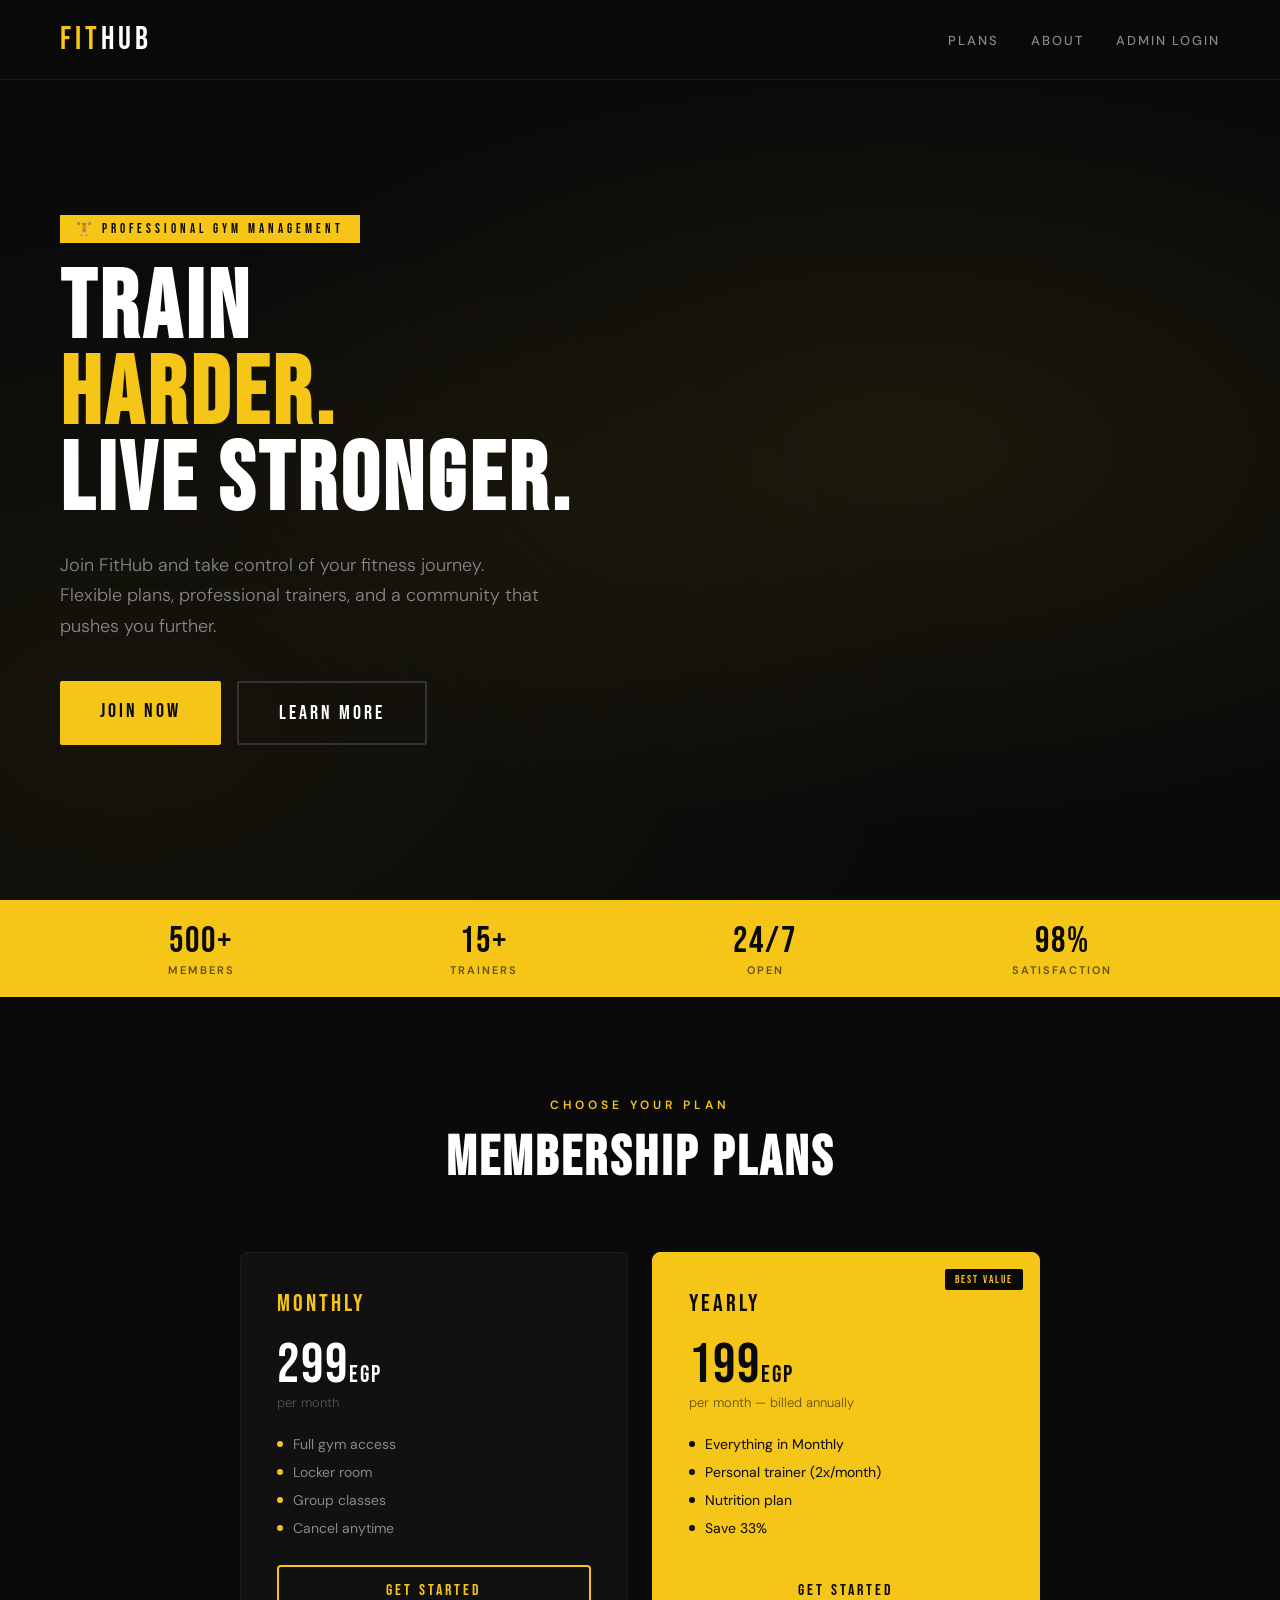
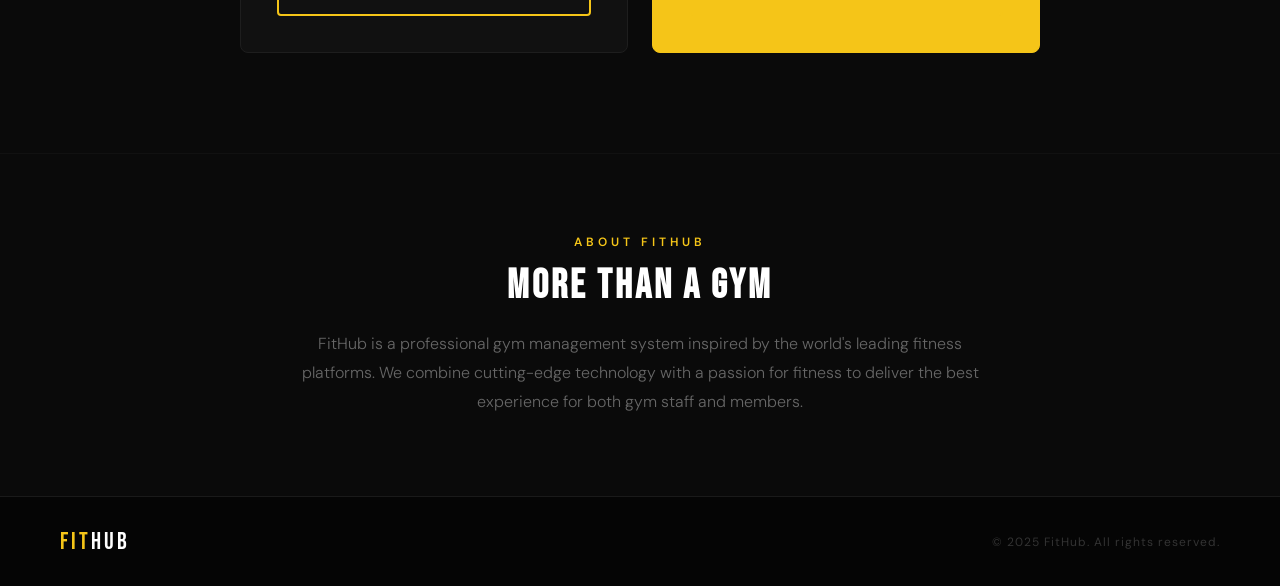
==== app/frontend/pages/index.html @ 42b70c00 "fix: stabilize project and CI" ====
<!DOCTYPE html>
<html lang="en">
<head>
  <meta charset="UTF-8"/>
  <meta name="viewport" content="width=device-width, initial-scale=1.0"/>
  <title>FitHub — Train Hard. Live Strong.</title>
  <link href="https://fonts.googleapis.com/css2?family=Bebas+Neue&family=DM+Sans:wght@300;400;500;600&display=swap" rel="stylesheet"/>
  <link rel="stylesheet" href="../css/global.css"/>
  <link rel="stylesheet" href="../css/portal.css"/>
</head>
<body>

  <!-- Navbar -->
  <nav class="navbar">
    <div class="nav-logo">Fit<span>Hub</span></div>
    <ul class="nav-links">
      <li><a href="#plans">Plans</a></li>
      <li><a href="#about">About</a></li>
      <li><a href="login.html">Admin Login</a></li>
    </ul>
  </nav>

  <!-- Hero -->
  <section class="hero">
    <div class="hero-content">
      <div class="hero-tag">🏋️ Professional Gym Management</div>
      <h1 class="hero-title">
        TRAIN<br/>
        <span class="accent">HARDER.</span><br/>
        LIVE STRONGER.
      </h1>
      <p class="hero-desc">
        Join FitHub and take control of your fitness journey.
        Flexible plans, professional trainers, and a community that pushes you further.
      </p>
      <div class="hero-actions">
        <a href="#plans" class="btn-join">JOIN NOW</a>
        <a href="#about" class="btn-ghost">LEARN MORE</a>
      </div>
    </div>
  </section>

  <!-- Stats Bar -->
  <div class="stats-bar">
    <div class="stat">
      <div class="stat-num">500+</div>
      <div class="stat-lbl">Members</div>
    </div>
    <div class="stat">
      <div class="stat-num">15+</div>
      <div class="stat-lbl">Trainers</div>
    </div>
    <div class="stat">
      <div class="stat-num">24/7</div>
      <div class="stat-lbl">Open</div>
    </div>
    <div class="stat">
      <div class="stat-num">98%</div>
      <div class="stat-lbl">Satisfaction</div>
    </div>
  </div>

  <!-- Plans Section -->
  <section class="plans-section" id="plans">
    <div class="section-header">
      <div class="section-tag">Choose Your Plan</div>
      <h2 class="section-title">MEMBERSHIP PLANS</h2>
    </div>

    <div class="plans-grid">

      <!-- Monthly -->
      <div class="plan-card">
        <div class="plan-name">MONTHLY</div>
        <div class="plan-price">299<span style="font-size:24px">EGP</span></div>
        <div class="plan-period">per month</div>
        <ul class="plan-features">
          <li class="plan-feature">Full gym access</li>
          <li class="plan-feature">Locker room</li>
          <li class="plan-feature">Group classes</li>
          <li class="plan-feature">Cancel anytime</li>
        </ul>
        <button class="btn-plan">GET STARTED</button>
      </div>

      <!-- Yearly -->
      <div class="plan-card featured">
        <div class="featured-tag">BEST VALUE</div>
        <div class="plan-name">YEARLY</div>
        <div class="plan-price">199<span style="font-size:24px">EGP</span></div>
        <div class="plan-period">per month — billed annually</div>
        <ul class="plan-features">
          <li class="plan-feature">Everything in Monthly</li>
          <li class="plan-feature">Personal trainer (2x/month)</li>
          <li class="plan-feature">Nutrition plan</li>
          <li class="plan-feature">Save 33%</li>
        </ul>
        <button class="btn-plan">GET STARTED</button>
      </div>

    </div>
  </section>

  <!-- About -->
  <section id="about" style="padding:80px 60px;border-top:1px solid #111;">
    <div style="max-width:700px;margin:0 auto;text-align:center;">
      <div class="section-tag">About FitHub</div>
      <h2 class="section-title" style="font-size:40px;margin-bottom:20px">
        MORE THAN A GYM
      </h2>
      <p style="font-size:16px;color:#666;line-height:1.8;font-weight:300;">
        FitHub is a professional gym management system inspired by the world's leading fitness platforms.
        We combine cutting-edge technology with a passion for fitness to deliver the best experience
        for both gym staff and members.
      </p>
    </div>
  </section>

  <!-- Footer -->
  <footer class="portal-footer">
    <div class="logo">Fit<span>Hub</span></div>
    <p>© 2025 FitHub. All rights reserved.</p>
  </footer>

</body>
</html>
---- app/frontend/css/global.css ----
/* =============================
   FitHub — Global Styles
   ============================= */

*, *::before, *::after {
  box-sizing: border-box;
  margin: 0;
  padding: 0;
}

:root {
  --black:       #0a0a0a;
  --yellow:      #F5C518;
  --yellow-dark: #d4a800;
  --white:       #ffffff;
  --gray-light:  #f4f4f4;
  --gray-mid:    #e0e0e0;
  --gray-dark:   #888888;
  --text-dark:   #111111;
  --text-muted:  #888888;
  --danger:      #e53e3e;
  --success:     #38a169;
  --sidebar-w:   240px;
}

body {
  font-family: 'DM Sans', sans-serif;
  color: var(--text-dark);
  background: var(--gray-light);
}

a {
  text-decoration: none;
  color: inherit;
}

button {
  cursor: pointer;
  font-family: 'DM Sans', sans-serif;
}

input, select, textarea {
  font-family: 'DM Sans', sans-serif;
}
---- app/frontend/css/portal.css ----
/* =============================
   FitHub — Member Portal Styles
   ============================= */

body {
  background: var(--black);
  color: var(--white);
  min-height: 100vh;
}

/* ── Navbar ── */
.navbar {
  position: fixed;
  top: 0; left: 0; right: 0;
  z-index: 100;
  padding: 20px 60px;
  display: flex;
  align-items: center;
  justify-content: space-between;
  background: rgba(10,10,10,0.95);
  backdrop-filter: blur(10px);
  border-bottom: 1px solid #1a1a1a;
}

.nav-logo {
  font-family: 'Bebas Neue', cursive;
  font-size: 32px;
  color: var(--yellow);
  letter-spacing: 4px;
}

.nav-logo span { color: var(--white); }

.nav-links {
  display: flex;
  gap: 32px;
  list-style: none;
}

.nav-links a {
  color: #888;
  font-size: 13px;
  letter-spacing: 2px;
  text-transform: uppercase;
  font-weight: 500;
  transition: color 0.2s;
  text-decoration: none;
}

.nav-links a:hover { color: var(--yellow); }

/* ── Hero ── */
.hero {
  min-height: 100vh;
  display: flex;
  align-items: center;
  padding: 120px 60px 60px;
  position: relative;
  overflow: hidden;
}

.hero::before {
  content: '';
  position: absolute;
  inset: 0;
  background:
    radial-gradient(ellipse at 70% 50%, rgba(245,197,24,0.08) 0%, transparent 60%),
    radial-gradient(ellipse at 10% 80%, rgba(245,197,24,0.05) 0%, transparent 50%);
}

.hero-content {
  position: relative;
  z-index: 1;
  max-width: 680px;
}

.hero-tag {
  display: inline-block;
  background: var(--yellow);
  color: var(--black);
  font-family: 'Bebas Neue', cursive;
  font-size: 13px;
  letter-spacing: 4px;
  padding: 6px 16px;
  margin-bottom: 24px;
}

.hero-title {
  font-family: 'Bebas Neue', cursive;
  font-size: 96px;
  line-height: 0.9;
  letter-spacing: 4px;
  color: var(--white);
  margin-bottom: 24px;
}

.hero-title .accent { color: var(--yellow); }

.hero-desc {
  font-size: 18px;
  color: #888;
  line-height: 1.7;
  max-width: 480px;
  margin-bottom: 40px;
  font-weight: 300;
}

.hero-actions {
  display: flex;
  gap: 16px;
  flex-wrap: wrap;
}

.btn-join {
  background: var(--yellow);
  color: var(--black);
  border: none;
  padding: 18px 40px;
  font-family: 'Bebas Neue', cursive;
  font-size: 20px;
  letter-spacing: 3px;
  cursor: pointer;
  transition: all 0.2s;
  border-radius: 2px;
}

.btn-join:hover {
  background: var(--yellow-dark);
  transform: translateY(-2px);
  box-shadow: 0 12px 30px rgba(245,197,24,0.25);
}

.btn-ghost {
  background: transparent;
  color: var(--white);
  border: 2px solid #333;
  padding: 18px 40px;
  font-family: 'Bebas Neue', cursive;
  font-size: 20px;
  letter-spacing: 3px;
  cursor: pointer;
  transition: all 0.2s;
  border-radius: 2px;
  text-decoration: none;
  display: inline-block;
}

.btn-ghost:hover {
  border-color: var(--yellow);
  color: var(--yellow);
}

/* ── Stats Bar ── */
.stats-bar {
  background: var(--yellow);
  padding: 20px 60px;
  display: flex;
  justify-content: space-around;
  align-items: center;
}

.stats-bar .stat {
  text-align: center;
}

.stats-bar .stat-num {
  font-family: 'Bebas Neue', cursive;
  font-size: 36px;
  color: var(--black);
  letter-spacing: 2px;
}

.stats-bar .stat-lbl {
  font-size: 11px;
  color: rgba(0,0,0,0.6);
  letter-spacing: 2px;
  text-transform: uppercase;
  font-weight: 600;
}

/* ── Plans Section ── */
.plans-section {
  padding: 100px 60px;
}

.section-header {
  text-align: center;
  margin-bottom: 60px;
}

.section-tag {
  font-size: 12px;
  letter-spacing: 4px;
  text-transform: uppercase;
  color: var(--yellow);
  font-weight: 600;
  margin-bottom: 12px;
}

.section-title {
  font-family: 'Bebas Neue', cursive;
  font-size: 56px;
  letter-spacing: 3px;
  color: var(--white);
}

.plans-grid {
  display: grid;
  grid-template-columns: repeat(2, 1fr);
  gap: 24px;
  max-width: 800px;
  margin: 0 auto;
}

.plan-card {
  background: #111;
  border: 1px solid #1e1e1e;
  border-radius: 8px;
  padding: 36px;
  transition: all 0.3s;
  position: relative;
  overflow: hidden;
}

.plan-card:hover {
  border-color: var(--yellow);
  transform: translateY(-4px);
}

.plan-card.featured {
  background: var(--yellow);
  border-color: var(--yellow);
}

.plan-card.featured .plan-name,
.plan-card.featured .plan-price,
.plan-card.featured .plan-period,
.plan-card.featured .plan-feature { color: var(--black); }

.plan-card.featured .plan-feature::before { background: var(--black); }

.featured-tag {
  position: absolute;
  top: 16px; right: 16px;
  background: var(--black);
  color: var(--yellow);
  font-family: 'Bebas Neue', cursive;
  font-size: 11px;
  letter-spacing: 2px;
  padding: 4px 10px;
  border-radius: 2px;
}

.plan-name {
  font-family: 'Bebas Neue', cursive;
  font-size: 24px;
  letter-spacing: 3px;
  color: var(--yellow);
  margin-bottom: 20px;
}

.plan-price {
  font-family: 'Bebas Neue', cursive;
  font-size: 56px;
  letter-spacing: 2px;
  color: var(--white);
  line-height: 1;
}

.plan-period {
  font-size: 13px;
  color: #555;
  margin-bottom: 24px;
  font-weight: 300;
}

.plan-card.featured .plan-period { color: rgba(0,0,0,0.6); }

.plan-features {
  list-style: none;
  display: flex;
  flex-direction: column;
  gap: 10px;
  margin-bottom: 28px;
}

.plan-feature {
  font-size: 14px;
  color: #888;
  display: flex;
  align-items: center;
  gap: 10px;
}

.plan-feature::before {
  content: '';
  width: 6px;
  height: 6px;
  background: var(--yellow);
  border-radius: 50%;
  flex-shrink: 0;
}

.btn-plan {
  width: 100%;
  background: transparent;
  border: 2px solid var(--yellow);
  color: var(--yellow);
  padding: 14px;
  font-family: 'Bebas Neue', cursive;
  font-size: 16px;
  letter-spacing: 3px;
  cursor: pointer;
  transition: all 0.2s;
  border-radius: 4px;
}

.btn-plan:hover,
.plan-card.featured .btn-plan {
  background: var(--yellow);
  color: var(--black);
}

.plan-card.featured .btn-plan:hover {
  background: var(--black);
  color: var(--yellow);
  border-color: var(--black);
}

/* ── Footer ── */
.portal-footer {
  background: #050505;
  border-top: 1px solid #1a1a1a;
  padding: 30px 60px;
  display: flex;
  align-items: center;
  justify-content: space-between;
}

.portal-footer .logo {
  font-family: 'Bebas Neue', cursive;
  font-size: 24px;
  color: var(--yellow);
  letter-spacing: 3px;
}

.portal-footer .logo span { color: var(--white); }

.portal-footer p {
  font-size: 12px;
  color: #333;
  letter-spacing: 1px;
}

/* ── Animations ── */
.hero-tag    { animation: fadeUp 0.5s ease 0.1s both; }
.hero-title  { animation: fadeUp 0.5s ease 0.2s both; }
.hero-desc   { animation: fadeUp 0.5s ease 0.3s both; }
.hero-actions{ animation: fadeUp 0.5s ease 0.4s both; }

@keyframes fadeUp {
  from { opacity: 0; transform: translateY(24px); }
  to   { opacity: 1; transform: translateY(0); }
}
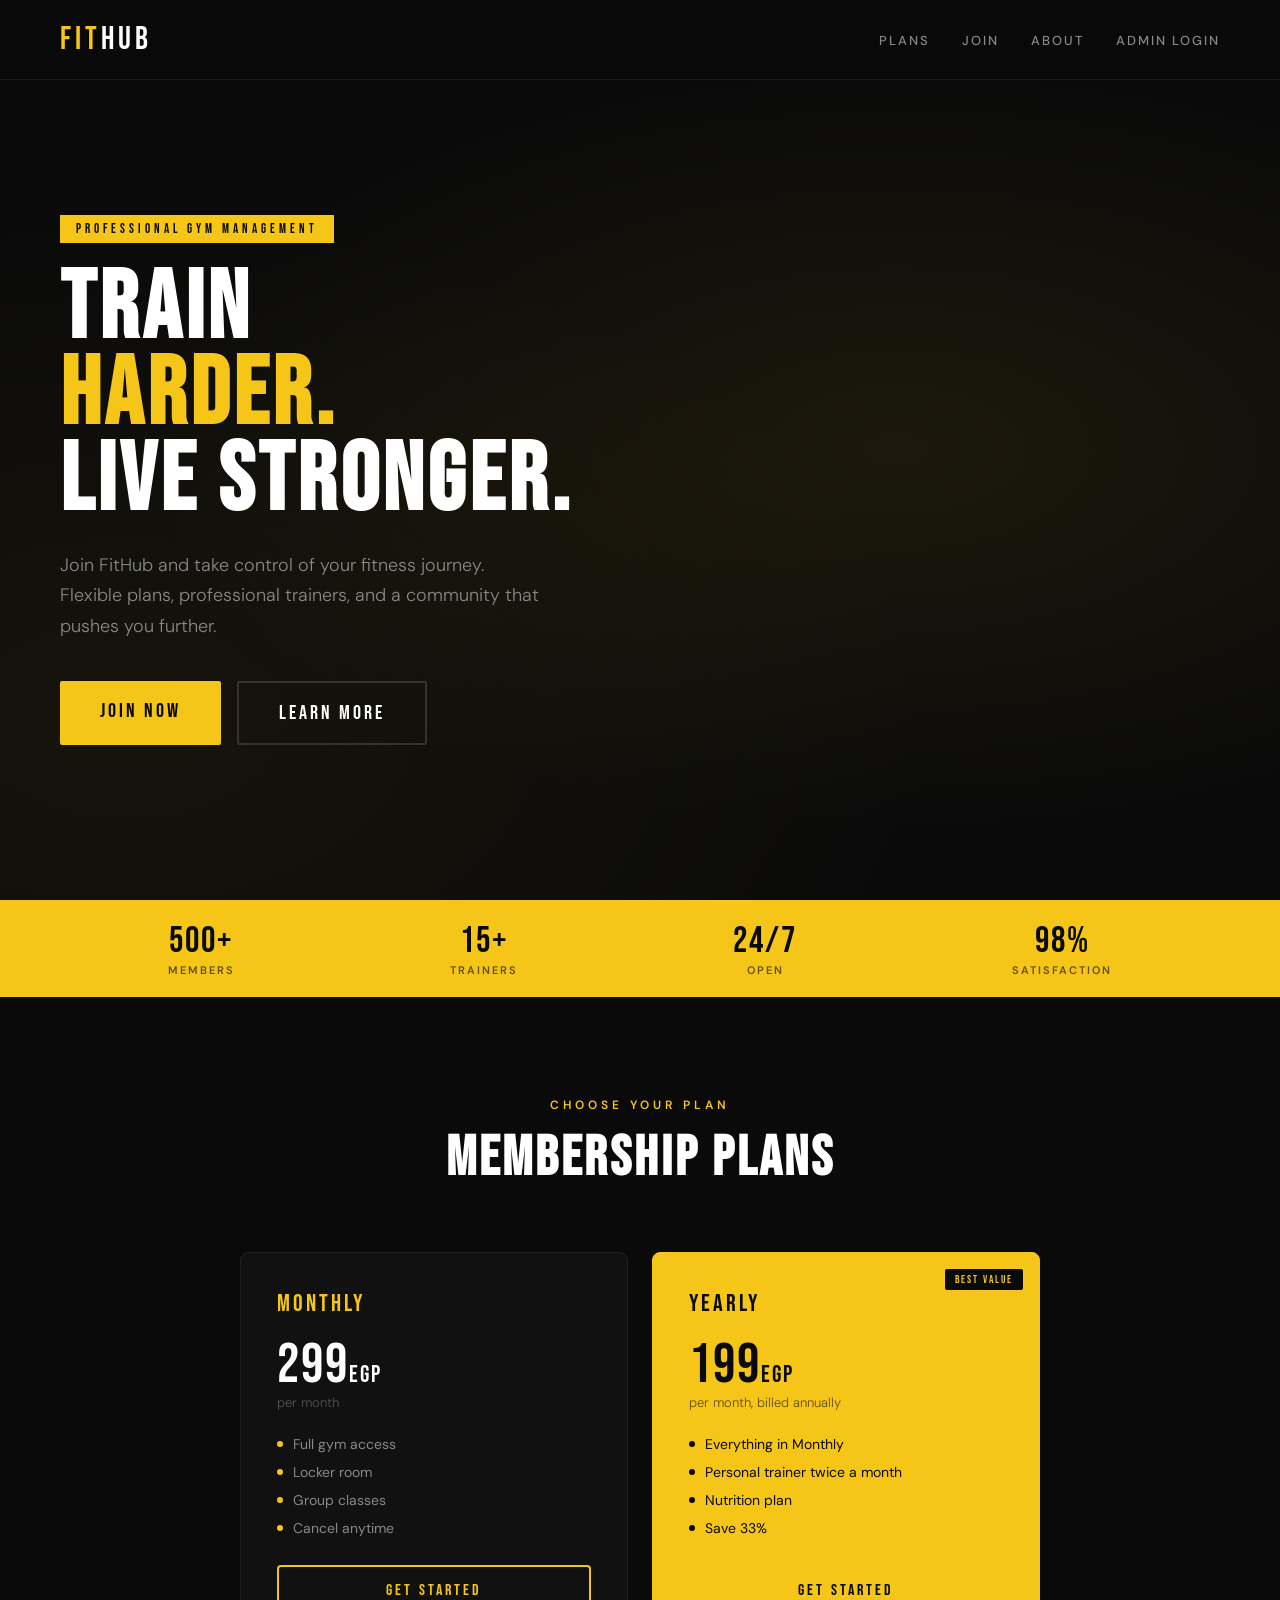
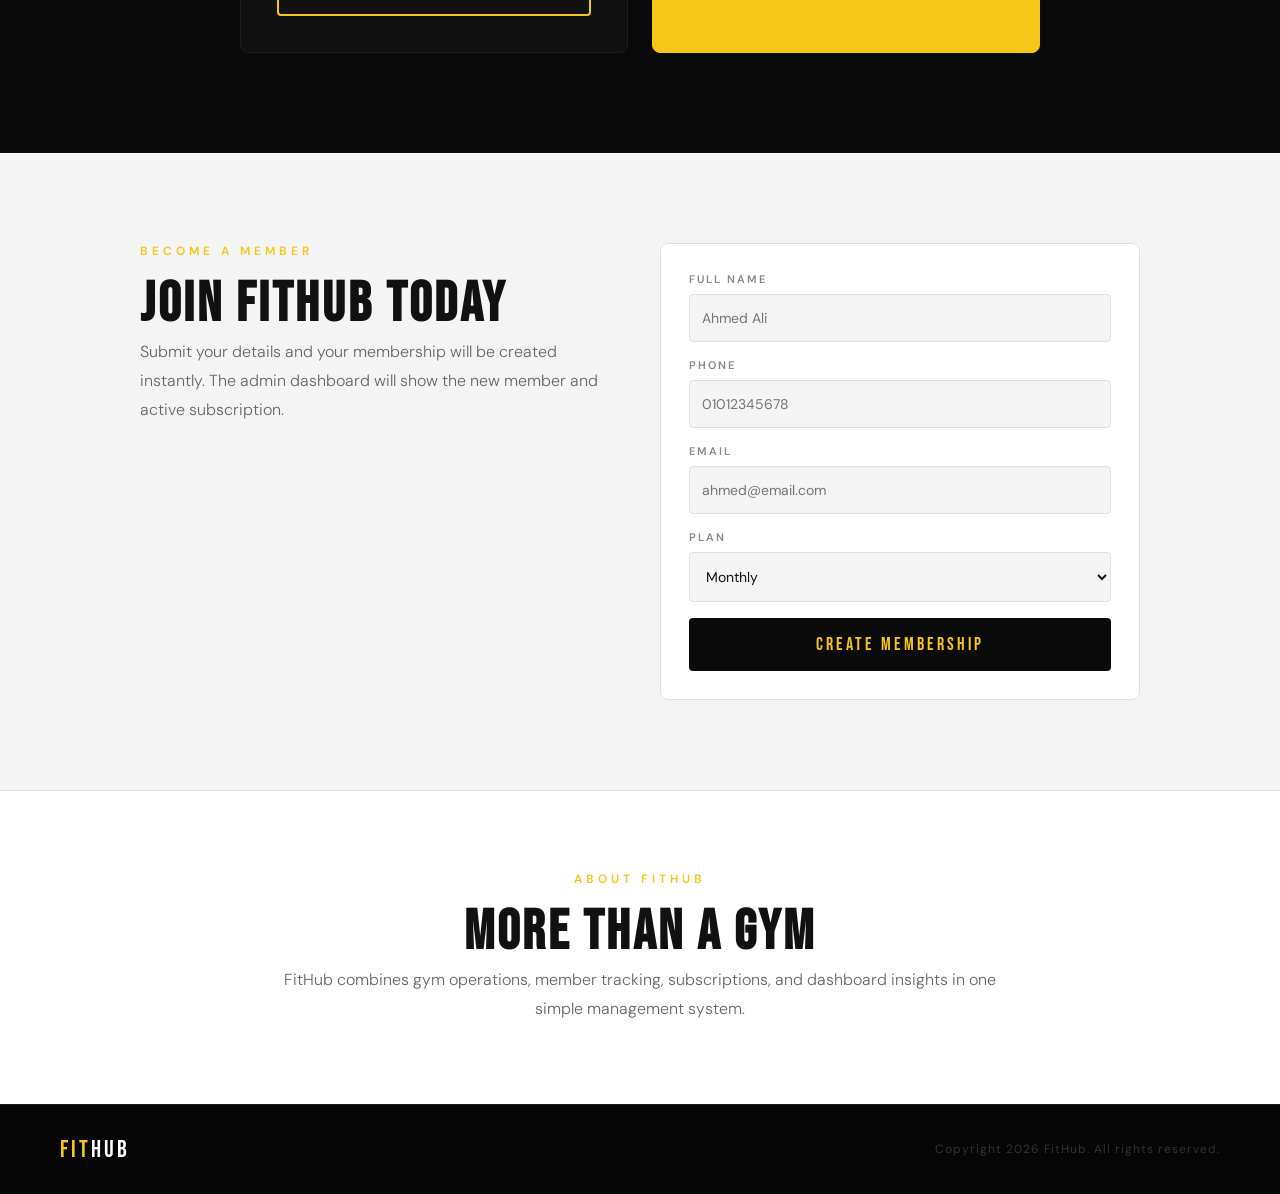
==== commit 9e3d39c4: "feat: add public membership signup" ====
--- a/app/frontend/pages/index.html
+++ b/app/frontend/pages/index.html
@@ -3,27 +3,25 @@
 <head>
   <meta charset="UTF-8"/>
   <meta name="viewport" content="width=device-width, initial-scale=1.0"/>
-  <title>FitHub — Train Hard. Live Strong.</title>
+  <title>FitHub - Train Hard. Live Strong.</title>
   <link href="https://fonts.googleapis.com/css2?family=Bebas+Neue&family=DM+Sans:wght@300;400;500;600&display=swap" rel="stylesheet"/>
   <link rel="stylesheet" href="../css/global.css"/>
   <link rel="stylesheet" href="../css/portal.css"/>
 </head>
 <body>
-
-  <!-- Navbar -->
   <nav class="navbar">
     <div class="nav-logo">Fit<span>Hub</span></div>
     <ul class="nav-links">
       <li><a href="#plans">Plans</a></li>
+      <li><a href="#join">Join</a></li>
       <li><a href="#about">About</a></li>
       <li><a href="login.html">Admin Login</a></li>
     </ul>
   </nav>
 
-  <!-- Hero -->
   <section class="hero">
     <div class="hero-content">
-      <div class="hero-tag">🏋️ Professional Gym Management</div>
+      <div class="hero-tag">Professional Gym Management</div>
       <h1 class="hero-title">
         TRAIN<br/>
         <span class="accent">HARDER.</span><br/>
@@ -34,13 +32,12 @@
         Flexible plans, professional trainers, and a community that pushes you further.
       </p>
       <div class="hero-actions">
-        <a href="#plans" class="btn-join">JOIN NOW</a>
+        <a href="#join" class="btn-join" onclick="selectPlan('monthly')">JOIN NOW</a>
         <a href="#about" class="btn-ghost">LEARN MORE</a>
       </div>
     </div>
   </section>
 
-  <!-- Stats Bar -->
   <div class="stats-bar">
     <div class="stat">
       <div class="stat-num">500+</div>
@@ -60,18 +57,15 @@
     </div>
   </div>
 
-  <!-- Plans Section -->
   <section class="plans-section" id="plans">
     <div class="section-header">
       <div class="section-tag">Choose Your Plan</div>
-      <h2 class="section-title">MEMBERSHIP PLANS</h2>
+      <h2 class="section-title">Membership Plans</h2>
     </div>
 
     <div class="plans-grid">
-
-      <!-- Monthly -->
       <div class="plan-card">
-        <div class="plan-name">MONTHLY</div>
+        <div class="plan-name">Monthly</div>
         <div class="plan-price">299<span style="font-size:24px">EGP</span></div>
         <div class="plan-period">per month</div>
         <ul class="plan-features">
@@ -80,47 +74,78 @@
           <li class="plan-feature">Group classes</li>
           <li class="plan-feature">Cancel anytime</li>
         </ul>
-        <button class="btn-plan">GET STARTED</button>
+        <a href="#join" class="btn-plan" onclick="selectPlan('monthly')">GET STARTED</a>
       </div>
 
-      <!-- Yearly -->
       <div class="plan-card featured">
         <div class="featured-tag">BEST VALUE</div>
-        <div class="plan-name">YEARLY</div>
+        <div class="plan-name">Yearly</div>
         <div class="plan-price">199<span style="font-size:24px">EGP</span></div>
-        <div class="plan-period">per month — billed annually</div>
+        <div class="plan-period">per month, billed annually</div>
         <ul class="plan-features">
           <li class="plan-feature">Everything in Monthly</li>
-          <li class="plan-feature">Personal trainer (2x/month)</li>
+          <li class="plan-feature">Personal trainer twice a month</li>
           <li class="plan-feature">Nutrition plan</li>
           <li class="plan-feature">Save 33%</li>
         </ul>
-        <button class="btn-plan">GET STARTED</button>
+        <a href="#join" class="btn-plan" onclick="selectPlan('yearly')">GET STARTED</a>
       </div>
-
     </div>
   </section>
 
-  <!-- About -->
-  <section id="about" style="padding:80px 60px;border-top:1px solid #111;">
-    <div style="max-width:700px;margin:0 auto;text-align:center;">
+  <section class="join-section" id="join">
+    <div class="join-layout">
+      <div class="join-copy">
+        <div class="section-tag">Become a Member</div>
+        <h2 class="section-title">Join FitHub Today</h2>
+        <p>
+          Submit your details and your membership will be created instantly.
+          The admin dashboard will show the new member and active subscription.
+        </p>
+      </div>
+
+      <form class="join-form" id="join-form">
+        <div id="join-message" class="join-message"></div>
+        <div class="form-row">
+          <label for="join-name">Full Name</label>
+          <input type="text" id="join-name" placeholder="Ahmed Ali" required/>
+        </div>
+        <div class="form-row">
+          <label for="join-phone">Phone</label>
+          <input type="tel" id="join-phone" placeholder="01012345678" required/>
+        </div>
+        <div class="form-row">
+          <label for="join-email">Email</label>
+          <input type="email" id="join-email" placeholder="ahmed@email.com"/>
+        </div>
+        <div class="form-row">
+          <label for="join-plan">Plan</label>
+          <select id="join-plan" required>
+            <option value="monthly">Monthly</option>
+            <option value="yearly">Yearly</option>
+          </select>
+        </div>
+        <button type="submit" class="btn-submit-join" id="join-submit">CREATE MEMBERSHIP</button>
+      </form>
+    </div>
+  </section>
+
+  <section id="about" class="about-section">
+    <div>
       <div class="section-tag">About FitHub</div>
-      <h2 class="section-title" style="font-size:40px;margin-bottom:20px">
-        MORE THAN A GYM
-      </h2>
-      <p style="font-size:16px;color:#666;line-height:1.8;font-weight:300;">
-        FitHub is a professional gym management system inspired by the world's leading fitness platforms.
-        We combine cutting-edge technology with a passion for fitness to deliver the best experience
-        for both gym staff and members.
+      <h2 class="section-title">More Than a Gym</h2>
+      <p>
+        FitHub combines gym operations, member tracking, subscriptions, and dashboard insights
+        in one simple management system.
       </p>
     </div>
   </section>
 
-  <!-- Footer -->
   <footer class="portal-footer">
     <div class="logo">Fit<span>Hub</span></div>
-    <p>© 2025 FitHub. All rights reserved.</p>
+    <p>Copyright 2026 FitHub. All rights reserved.</p>
   </footer>
 
+  <script src="../js/portal.js"></script>
 </body>
 </html>
--- a/app/frontend/css/portal.css
+++ b/app/frontend/css/portal.css
@@ -327,6 +327,140 @@
   border-color: var(--black);
 }
 
+.btn-plan {
+  display: inline-block;
+  text-align: center;
+  text-decoration: none;
+}
+
+.join-section {
+  background: #f4f4f4;
+  color: var(--text-dark);
+  padding: 90px 60px;
+}
+
+.join-layout {
+  max-width: 1000px;
+  margin: 0 auto;
+  display: grid;
+  grid-template-columns: 1fr 1fr;
+  gap: 40px;
+  align-items: start;
+}
+
+.join-copy .section-title,
+.about-section .section-title {
+  color: var(--text-dark);
+}
+
+.join-copy p,
+.about-section p {
+  color: #666;
+  line-height: 1.8;
+  font-size: 16px;
+  font-weight: 300;
+}
+
+.join-form {
+  background: var(--white);
+  border: 1px solid var(--gray-mid);
+  border-radius: 8px;
+  padding: 28px;
+  display: flex;
+  flex-direction: column;
+  gap: 16px;
+}
+
+.form-row {
+  display: flex;
+  flex-direction: column;
+  gap: 8px;
+}
+
+.form-row label {
+  font-size: 11px;
+  text-transform: uppercase;
+  letter-spacing: 2px;
+  color: var(--text-muted);
+  font-weight: 600;
+}
+
+.form-row input,
+.form-row select {
+  border: 1px solid var(--gray-mid);
+  background: var(--gray-light);
+  color: var(--text-dark);
+  border-radius: 4px;
+  padding: 14px 12px;
+  font-size: 14px;
+  outline: none;
+}
+
+.form-row input:focus,
+.form-row select:focus {
+  border-color: var(--yellow-dark);
+  background: var(--white);
+}
+
+.btn-submit-join {
+  background: var(--black);
+  color: var(--yellow);
+  border: none;
+  padding: 16px;
+  border-radius: 4px;
+  font-family: 'Bebas Neue', cursive;
+  font-size: 18px;
+  letter-spacing: 3px;
+}
+
+.btn-submit-join:hover {
+  background: var(--yellow);
+  color: var(--black);
+}
+
+.btn-submit-join:disabled {
+  opacity: 0.7;
+  cursor: wait;
+}
+
+.join-message {
+  display: none;
+  border-radius: 4px;
+  padding: 12px;
+  font-size: 13px;
+  line-height: 1.5;
+}
+
+.join-message.success,
+.join-message.error {
+  display: block;
+}
+
+.join-message.success {
+  background: #f0fff4;
+  color: var(--success);
+  border: 1px solid #c6f6d5;
+}
+
+.join-message.error {
+  background: #fff5f5;
+  color: var(--danger);
+  border: 1px solid #fed7d7;
+}
+
+.about-section {
+  padding: 80px 60px;
+  background: var(--white);
+  color: var(--text-dark);
+  border-top: 1px solid var(--gray-mid);
+  text-align: center;
+}
+
+.about-section > div {
+  max-width: 720px;
+  margin: 0 auto;
+}
+
 /* ── Footer ── */
 .portal-footer {
   background: #050505;
@@ -362,3 +496,34 @@
   from { opacity: 0; transform: translateY(24px); }
   to   { opacity: 1; transform: translateY(0); }
 }
+
+@media (max-width: 800px) {
+  .navbar,
+  .plans-section,
+  .join-section,
+  .about-section,
+  .portal-footer {
+    padding-left: 24px;
+    padding-right: 24px;
+  }
+
+  .hero {
+    padding-left: 24px;
+    padding-right: 24px;
+  }
+
+  .hero-title {
+    font-size: 64px;
+  }
+
+  .plans-grid,
+  .join-layout {
+    grid-template-columns: 1fr;
+  }
+
+  .stats-bar {
+    display: grid;
+    grid-template-columns: repeat(2, 1fr);
+    gap: 18px;
+  }
+}
